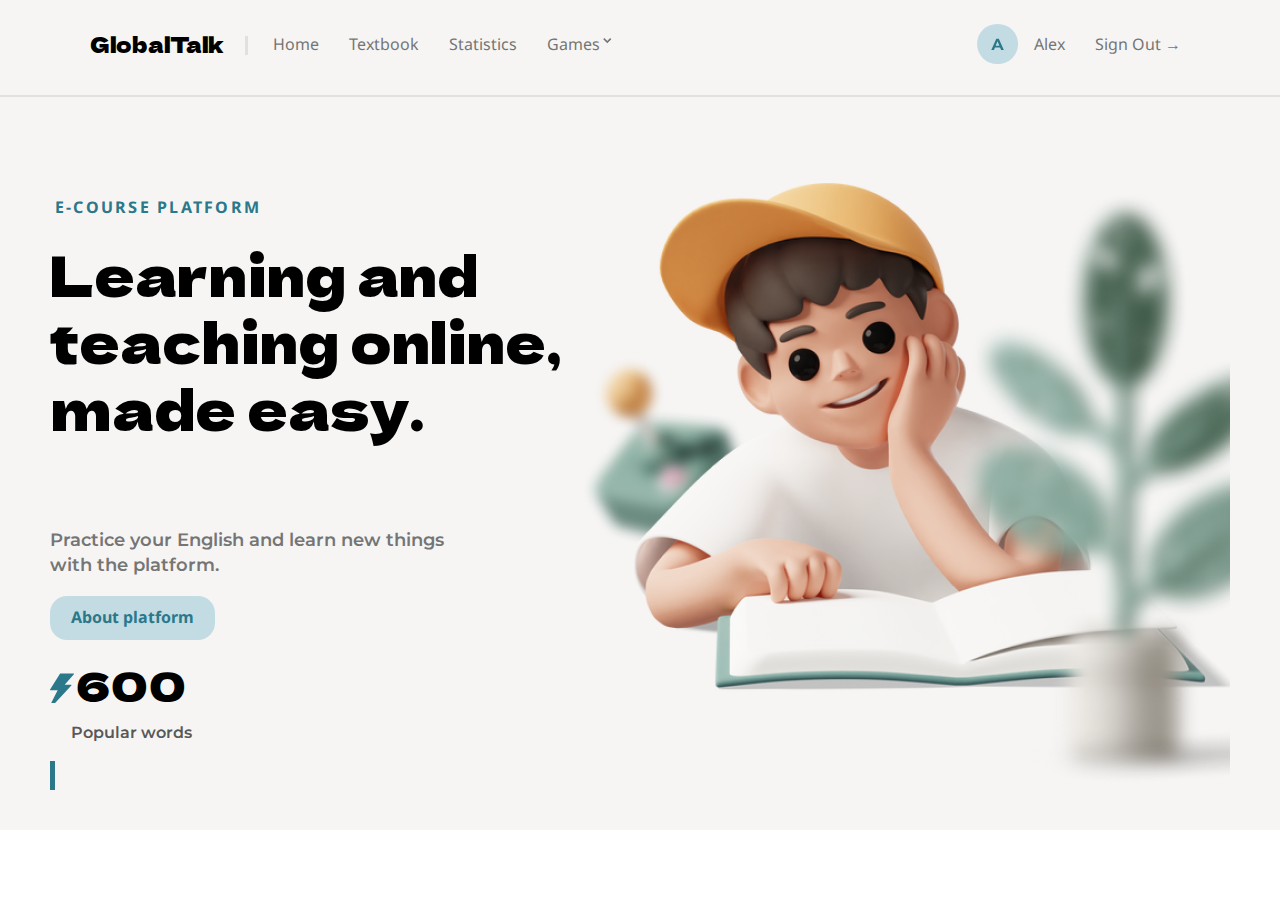
==== index.html @ f02aaeec "renamed index" ====
<!DOCTYPE html>
<html lang="en">


<head>
    <meta name="viewport" content="width = device-width, initial-scale = 1.0">
    <title>Globaltalk</title>
    <link rel="preconnect" href="https://fonts.googleapis.com">
    <link rel="preconnect" href="https://fonts.gstatic.com" crossorigin>
    <link href="https://fonts.googleapis.com/css2?family=Dela+Gothic+One&family=Lato:wght@400;700&family=Montserrat:wght@600&family=Noto+Sans+Georgian:wght@400;700&display=swap" rel="stylesheet">
    <link rel="stylesheet" href="./global.css">
</head>

<body>
    <header class="header container-line">

        <div class="container">
            <div class="header__top">
                <ul class="left__nav">
                    <h3 class="title">
                        GlobalTalk
                    </h3>
                    <li>
                        <a href="#">Home</a>
                    </li>
                    <li>
                        <a href="#">Textbook</a>
                    </li>
                    <li>
                        <a href="#">Statistics</a>
                    </li>
                    <li>
                        <a class="games-svg" href="#">Games</a>
                    </li>
                </ul>
                <ul class="right__nav">
                    <li>
                        <a class="alex-nav" href="#">Alex</a>
                    </li>
                    <li class="sign-hover">
                        <a href="#">Sign Out →</a>
                    </li>
                </ul>
            </div>
            <div class="about-box">
                <div class="left-content">
                    <p>E-COURSE PLATFORM</p>
                    <h3>Learning and
                        teaching online,
                        made easy.
                    </h3>
                    <p>Practice your English and learn new things with the platform.</p>
                    <li>
                        <a href="#">About platform</a>
                    </li>
                    <div class="number-items">
                        <div class="left-number">
                            <h4>600</h4>
                            <p>Popular words</p>
                        </div>
                    </div>
                </div>
                <div class="right-content">

                </div>
            </div>
        </div>

    </header>
</body>


</html>
---- global.css ----
* {
    box-sizing: border-box;
}

body {
    font-size: 18px;
    line-height: 25px;
    font-family: 'Dela Gothic One', cursive;
    font-family: 'Lato', sans-serif;
    font-family: 'Montserrat', sans-serif;
    font-family: 'Noto Sans Georgian', sans-serif;
    margin: 0;
}
h2,h3,h4{
    font-family: 'Dela Gothic One', cursive;
}

li {
    list-style-type: none;
}

a {
    text-decoration: none;
    color: inherit;
}

.header {
    background-color: #F6F5F4;
    height: 830px;
}

.container {
    max-width: 1180px;
    margin-left: auto;
    margin-right: auto;
    height: 88px;
}

.header__top {
    margin: 0 auto;
    height: 100%;
    display: flex;
    justify-content: space-between;
    align-items: center;
    position: relative;
}
.header.container-line::after {
    content: "";
    border-bottom: 2px solid #E0E0E0;
    width: 100%;
    position: absolute;
    top: 95px;
}

.header__top ul {
    display: flex;
    justify-content: space-between;
}
.title{
    padding-right: 50px;
    font-weight: 400;
}
.title::after{
    content:"";
    border-right: #E0E0E0 solid 3px;
    height: 19px;
    width: 3px;
    position: absolute;
    left: 192px;
    top: 36px;
}
.header__top li {
    padding-right: 30px;
    color: #757575;
    font-size: 16px;
}
.left__nav li{
    display: flex;
    align-items: center;
}
.left__nav li:hover{
    color:#000000;
    font-weight: 600;
}
.global {
    font-size: 20px;
    color: #000;
    font-weight: 800;
    line-height: 100%;
    /* 20.861px */
}

.games-svg::after {
    content: "";
    width: 14px;
    height: 14px;
    background-repeat: no-repeat;
    background-image: url(./img/games.svg);
    position: absolute;
}
.alex-nav::before{
    content: "";
    width: 41px;
    height: 41px;
    background-repeat: no-repeat;
    background-image: url(./img/alex.svg);
    position: absolute;
    right: 212px;
    top: 24px;
}
.sign-hover{
    width: 135px;
}
.sign-hover:hover{
    font-weight: 700;
    color:#000000;
}

.about-box{
    display: flex;
    min-height: 510px;
    margin: 95px auto 95px;
}
.left-content{
    width: 530px;
    height: 510px;
}
.right-content{
    width: 100%;
    height: 601px;
    background-image: url(./img/background-about.jpg);
}
.left-content p:nth-child(1){
    margin-left:5px;
    letter-spacing: 2.24px;
    color: #2B788B;
    font-size: 16px;
    line-height: 16px;
    font-weight: 700;
}
.left-content h3{
    width: 530px;
    margin-top: 24px;
    font-size: 56px;
    font-weight: 400;
    line-height: 67px;
}
.left-content p:nth-child(3){
    font-family: Montserrat;
    color: #757575;
    font-size: 18px;
    font-weight: 600;
    line-height: 25px;
    width: 397px;
    padding-top: 32px;
}

.left-content li{
    display: block;
    text-align: center;
    border-radius: 17px;
    color: #2B788B;
    background-color: #C3DCE3 ;
    width: 165px;
    height: 44px;
    font-size: 16px;
    font-weight: 700;
}
.left-content a{
    display: block;
    padding-top: 9px;
}
.number-items{
    width: 352px;
    height: 65px;
}
.left-number{
    position: relative;
    width: 163px;
    height: 65px;
}
.left-number h4{
    text-align: center;
    margin: 25px 0 15px 0;
    font-size: 40px;
    font-weight: 400;
    line-height: 40px;
}.left-number p{
    margin-top: 0px;
    font-size: 16px;
    font-weight: 600;
    font-family: Montserrat;
    color: #585858;
    text-align: center;
}
.left-number::before{
    content: "";
    background-image: url(./img/number-symbol.svg);
    position: absolute;
    width: 24px;
    height: 30px;
    top: 8px;
}
.left-number::after{
    content: "";
    border-bottom: #2B788B solid 5px;
    border-left: #2B788B solid 5px;
    blord
    position: absolute;
    width: 24px;
    height: 30px;
}
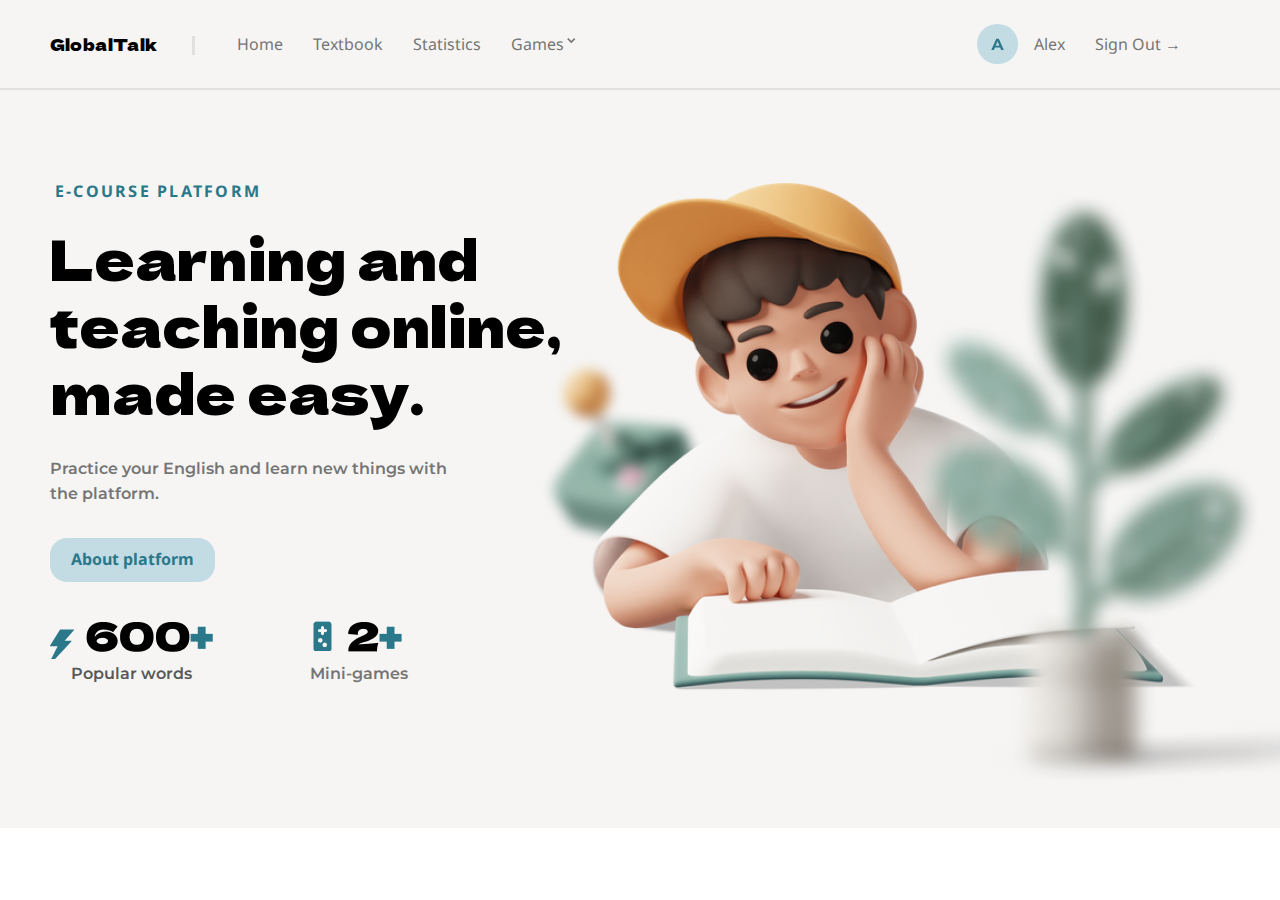
==== commit 9db4c2ca: "changes" ====
--- a/index.html
+++ b/index.html
@@ -7,7 +7,9 @@
     <title>Globaltalk</title>
     <link rel="preconnect" href="https://fonts.googleapis.com">
     <link rel="preconnect" href="https://fonts.gstatic.com" crossorigin>
-    <link href="https://fonts.googleapis.com/css2?family=Dela+Gothic+One&family=Lato:wght@400;700&family=Montserrat:wght@600&family=Noto+Sans+Georgian:wght@400;700&display=swap" rel="stylesheet">
+    <link
+        href="https://fonts.googleapis.com/css2?family=Dela+Gothic+One&family=Lato:wght@400;700&family=Montserrat:wght@600&family=Noto+Sans+Georgian:wght@400;700&display=swap"
+        rel="stylesheet">
     <link rel="stylesheet" href="./global.css">
 </head>
 
@@ -17,9 +19,11 @@
         <div class="container">
             <div class="header__top">
                 <ul class="left__nav">
-                    <h3 class="title">
-                        GlobalTalk
-                    </h3>
+                    <li>
+                        <a href="#" class="title">
+                            GlobalTalk
+                        </a>
+                    </li>
                     <li>
                         <a href="#">Home</a>
                     </li>
@@ -42,9 +46,14 @@
                     </li>
                 </ul>
             </div>
+        </div>
+
+    </header>
+    <section class="about">
+        <div class="container">
             <div class="about-box">
                 <div class="left-content">
-                    <p>E-COURSE PLATFORM</p>
+                    <h2>E-COURSE PLATFORM</h2>
                     <h3>Learning and
                         teaching online,
                         made easy.
@@ -55,8 +64,10 @@
                     </li>
                     <div class="number-items">
                         <div class="left-number">
-                            <h4>600</h4>
                             <p>Popular words</p>
+                        </div>
+                        <div class="right-number">
+                            <p>Mini-games</p>
                         </div>
                     </div>
                 </div>
@@ -65,8 +76,7 @@
                 </div>
             </div>
         </div>
-
-    </header>
+    </section>
 </body>
 
 
--- a/global.css
+++ b/global.css
@@ -1,5 +1,7 @@
 * {
     box-sizing: border-box;
+    padding: 0;
+    margin: 0;
 }
 
 body {
@@ -9,9 +11,8 @@
     font-family: 'Lato', sans-serif;
     font-family: 'Montserrat', sans-serif;
     font-family: 'Noto Sans Georgian', sans-serif;
-    margin: 0;
-}
-h2,h3,h4{
+}
+h3,h4{
     font-family: 'Dela Gothic One', cursive;
 }
 
@@ -26,14 +27,13 @@
 
 .header {
     background-color: #F6F5F4;
-    height: 830px;
+    min-height: 88px;
 }
 
 .container {
     max-width: 1180px;
-    margin-left: auto;
-    margin-right: auto;
     height: 88px;
+    margin: 0 auto;
 }
 
 .header__top {
@@ -49,7 +49,7 @@
     border-bottom: 2px solid #E0E0E0;
     width: 100%;
     position: absolute;
-    top: 95px;
+    top: 88px;
 }
 
 .header__top ul {
@@ -57,8 +57,11 @@
     justify-content: space-between;
 }
 .title{
+    font-family: 'Dela Gothic One', cursive;
     padding-right: 50px;
     font-weight: 400;
+    color: #000;
+    cursor: pointer;
 }
 .title::after{
     content:"";
@@ -66,7 +69,7 @@
     height: 19px;
     width: 3px;
     position: absolute;
-    left: 192px;
+    left: 139px;
     top: 36px;
 }
 .header__top li {
@@ -116,10 +119,15 @@
     color:#000000;
 }
 
+/* section above header */
+
+.about{
+    background-color: #F6F5F4;
+    min-height: 740px;
+}
 .about-box{
-    display: flex;
-    min-height: 510px;
-    margin: 95px auto 95px;
+    padding-top: 95px;
+    display: flex;   
 }
 .left-content{
     width: 530px;
@@ -129,8 +137,13 @@
     width: 100%;
     height: 601px;
     background-image: url(./img/background-about.jpg);
-}
-.left-content p:nth-child(1){
+    background-repeat: no-repeat;
+    position: absolute;
+    z-index: 3;
+    background-position-x: 488px;
+    box-sizing: border-box;
+}
+.left-content h2{
     margin-left:5px;
     letter-spacing: 2.24px;
     color: #2B788B;
@@ -148,7 +161,7 @@
 .left-content p:nth-child(3){
     font-family: Montserrat;
     color: #757575;
-    font-size: 18px;
+    font-size: 16px;
     font-weight: 600;
     line-height: 25px;
     width: 397px;
@@ -158,6 +171,7 @@
 .left-content li{
     display: block;
     text-align: center;
+    margin-top: 32px;
     border-radius: 17px;
     color: #2B788B;
     background-color: #C3DCE3 ;
@@ -171,27 +185,28 @@
     padding-top: 9px;
 }
 .number-items{
+    display: flex;
+    justify-content: space-between;
+    margin-top: 39px;
     width: 352px;
     height: 65px;
+
 }
 .left-number{
     position: relative;
     width: 163px;
     height: 65px;
-}
-.left-number h4{
-    text-align: center;
-    margin: 25px 0 15px 0;
-    font-size: 40px;
-    font-weight: 400;
-    line-height: 40px;
-}.left-number p{
-    margin-top: 0px;
+    background-image: url(./img/left-number600.png);
+    background-repeat: no-repeat;
+    background-position-x: right;
+}
+.left-number p{
     font-size: 16px;
     font-weight: 600;
     font-family: Montserrat;
     color: #585858;
     text-align: center;
+    padding-top: 40px;
 }
 .left-number::before{
     content: "";
@@ -201,12 +216,26 @@
     height: 30px;
     top: 8px;
 }
-.left-number::after{
-    content: "";
-    border-bottom: #2B788B solid 5px;
-    border-left: #2B788B solid 5px;
-    blord
-    position: absolute;
+.right-number{
+    background-image: url(./img/number2+.png);
+    background-repeat: no-repeat;
+    width: 92px;
+    height: 62px;
+    background-position-x: right;
+}
+.right-number::before{
+    content: "";
     width: 24px;
     height: 30px;
-}+    position: absolute;
+    background-image: url(./img/right-number2+.png);
+}
+.right-number p{
+    font-family: Montserrat;
+    color: #757575;
+    padding-top: 40px;
+    font-size: 16px;
+    font-weight: 600;
+    width: 99px;
+    height: 22px;
+}
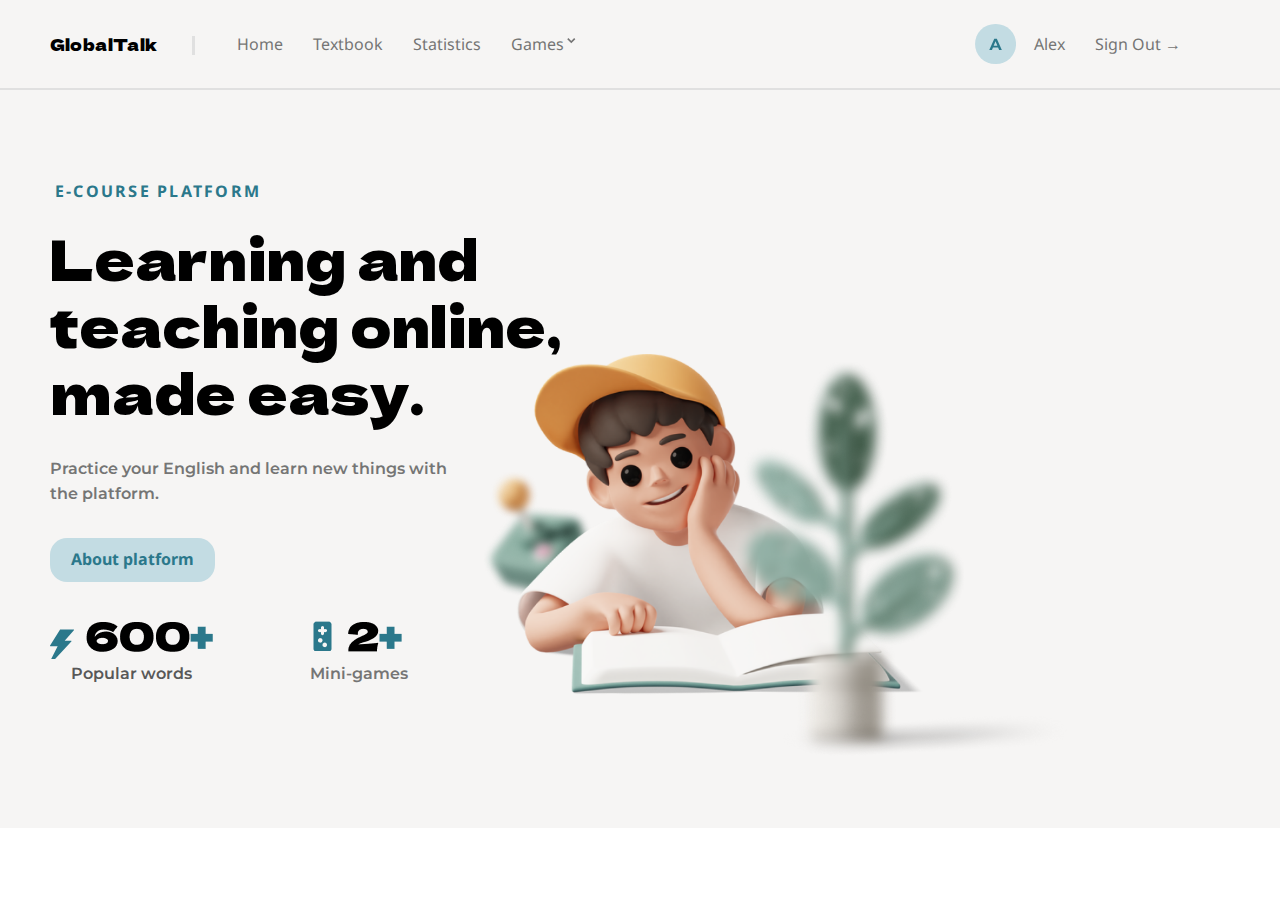
==== commit a9eccf33: "adaptive header" ====
--- a/index.html
+++ b/index.html
@@ -71,9 +71,6 @@
                         </div>
                     </div>
                 </div>
-                <div class="right-content">
-
-                </div>
             </div>
         </div>
     </section>
--- a/global.css
+++ b/global.css
@@ -92,7 +92,9 @@
     line-height: 100%;
     /* 20.861px */
 }
-
+.games-svg{
+    padding-right: 120px;
+}
 .games-svg::after {
     content: "";
     width: 14px;
@@ -101,6 +103,9 @@
     background-image: url(./img/games.svg);
     position: absolute;
 }
+.alex-nav{
+    position: relative;
+}
 .alex-nav::before{
     content: "";
     width: 41px;
@@ -108,8 +113,8 @@
     background-repeat: no-repeat;
     background-image: url(./img/alex.svg);
     position: absolute;
-    right: 212px;
-    top: 24px;
+    right: 49px;
+    top: -9px;
 }
 .sign-hover{
     width: 135px;
@@ -124,24 +129,18 @@
 .about{
     background-color: #F6F5F4;
     min-height: 740px;
+    background-image: url(./img/background-about.jpg); 
+    background-repeat: no-repeat;
+    background-size: 933px 601px;
+    background-position: 770px 137px;
 }
 .about-box{
     padding-top: 95px;
-    display: flex;   
+    display: flex;  
 }
 .left-content{
     width: 530px;
     height: 510px;
-}
-.right-content{
-    width: 100%;
-    height: 601px;
-    background-image: url(./img/background-about.jpg);
-    background-repeat: no-repeat;
-    position: absolute;
-    z-index: 3;
-    background-position-x: 488px;
-    box-sizing: border-box;
 }
 .left-content h2{
     margin-left:5px;
@@ -239,3 +238,74 @@
     width: 99px;
     height: 22px;
 }
+/* .right-content{
+    width: 734px;
+    height: 601px;
+    background-image: url(./img/background-about.jpg);
+    background-repeat: no-repeat;
+    position: absolute;
+    left: 700px;
+    top: 245px;
+} */
+@media (max-width:1470px){
+    .about{
+        background-position: 481px 266px;
+        background-size: 50%;
+    }
+}
+@media (max-width:835px){
+    .about{
+        background-image: none;
+    }
+    .header__top{
+        flex-wrap: wrap;
+        justify-content: space-around;
+    }
+    .title::after{
+        content: none;
+    }
+    .about-box{
+        justify-content: center;
+    }
+}
+@media (max-width:680px){
+    .games-svg{
+        padding-right: 5px;
+    }
+}
+@media (max-width:560px){
+    .left-content h3 {
+        width: 530px;
+        margin-top: 22px;
+        font-size: 33px;
+        font-weight: 200;
+        line-height: 45px;
+    }
+    .about-box {
+        padding: 41px 0 0 100px;
+    }
+    .header__top ul{
+        flex-direction: column;
+    }    
+    .about{
+        padding-top: 90px;
+    }
+    .header.container-line::after{
+        content: none;
+    }
+    .left-content h2{
+        font-size: 13px;
+        margin: 10%;
+    }
+    .left-content h3 {
+        width: 400px;
+    }
+    .left-content p:nth-child(3){
+        width: 340px;  
+    }
+    .number-items{
+        justify-content: left;
+    }
+    
+}
+    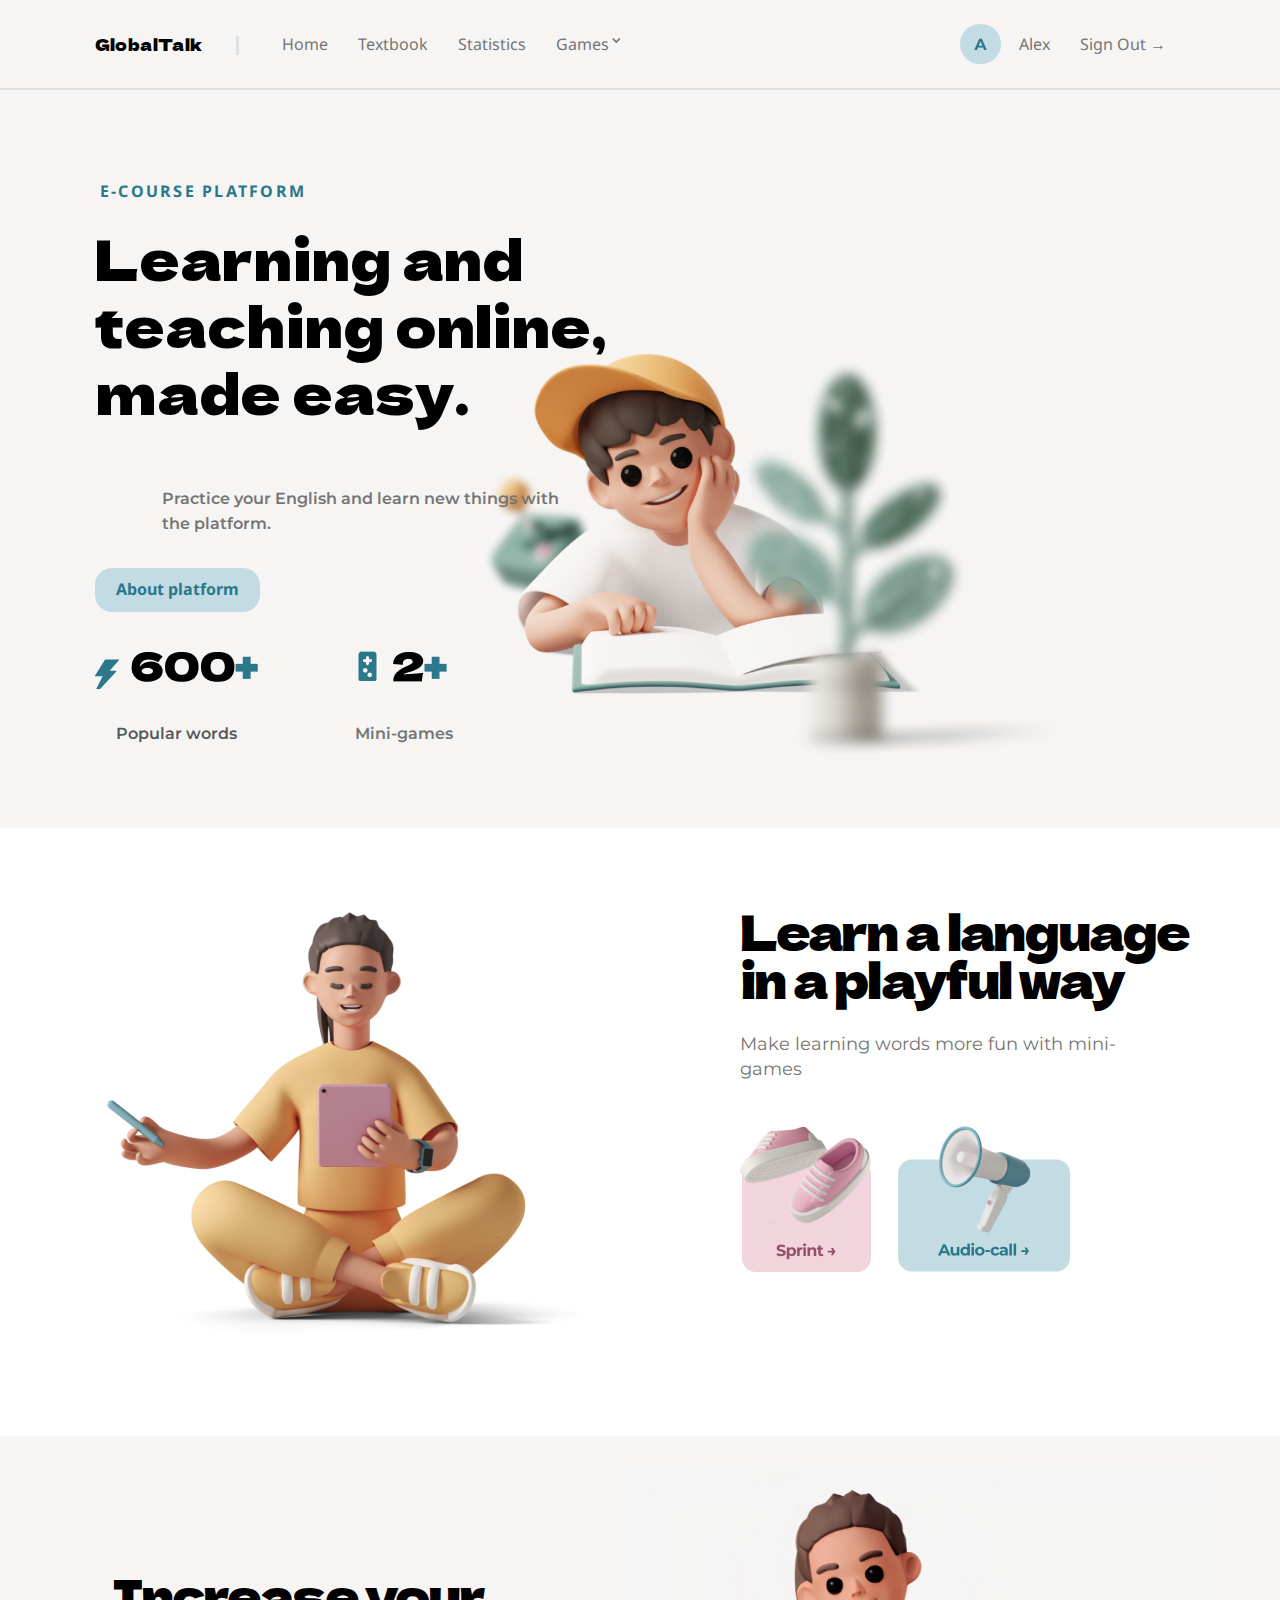
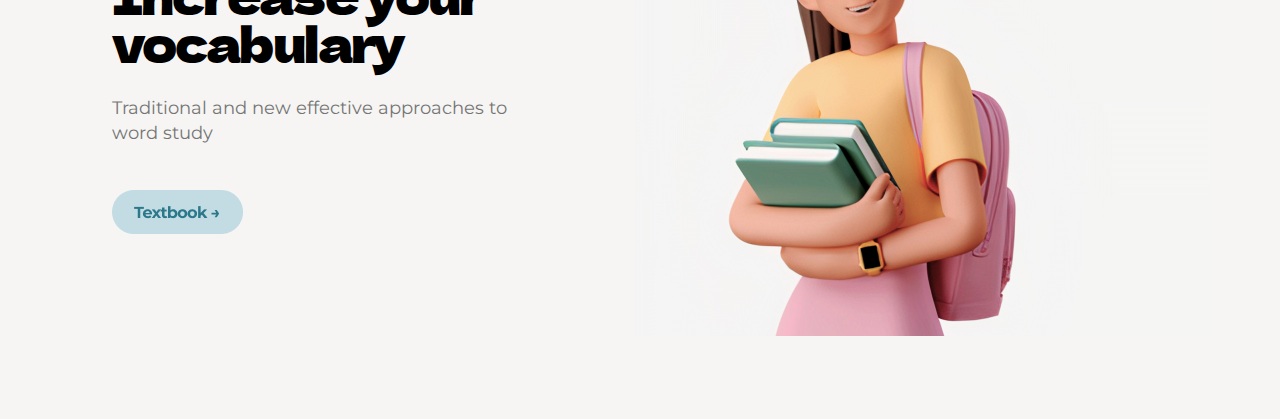
==== commit cd728d57: "more section without adaptive" ====
--- a/index.html
+++ b/index.html
@@ -49,8 +49,8 @@
         </div>
 
     </header>
-    <section class="about">
-        <div class="container">
+    <section class="about about-set">
+        <div class="container ">
             <div class="about-box">
                 <div class="left-content">
                     <h2>E-COURSE PLATFORM</h2>
@@ -74,6 +74,35 @@
             </div>
         </div>
     </section>
+    <section class="learn">
+        <div class="container learn-set">
+            <div><img src="./img/learn-img.jpg" alt=""></div>
+            <div class="learn-box">
+                <h3 class="learn-title">Learn a language in a playful way</h3>
+                <p>Make learning words more fun with mini-<br>games</p>
+                <div class="learn-img"> 
+                    <img src="./img/img-sprint.jpg" alt="">
+                    <img src="./img/img-audio.jpg" alt="">
+                </div>
+            </div>
+        </div>
+    </section>
+    <section class="vocabulary">
+        <div class="container learn-set">
+            <div class="vocabulary-box">
+                <h3 class="learn-title">Increase your vocabulary</h3>
+                <p>Traditional and new effective approaches to <br>word study</p>
+                <div class="learn-img"> 
+                    <li>
+                        <a href=""><img src="./img/textbook-button.png" alt=""></a>
+                    </li>
+                </div>
+            </div>
+            <div class="textbook-img"><img src="./img/textbook.png" alt=""></div>
+        </div>
+    </section>
+
+
 </body>
 
 
--- a/global.css
+++ b/global.css
@@ -15,6 +15,9 @@
 h3,h4{
     font-family: 'Dela Gothic One', cursive;
 }
+p{
+    font-family: Montserrat;
+}
 
 li {
     list-style-type: none;
@@ -29,16 +32,15 @@
     background-color: #F6F5F4;
     min-height: 88px;
 }
-
-.container {
+.container{
     max-width: 1180px;
-    height: 88px;
     margin: 0 auto;
+    padding: 0 15px;
 }
 
 .header__top {
     margin: 0 auto;
-    height: 100%;
+    height: 88px;
     display: flex;
     justify-content: space-between;
     align-items: center;
@@ -55,6 +57,7 @@
 .header__top ul {
     display: flex;
     justify-content: space-between;
+    margin-left: 30px;
 }
 .title{
     font-family: 'Dela Gothic One', cursive;
@@ -69,7 +72,7 @@
     height: 19px;
     width: 3px;
     position: absolute;
-    left: 139px;
+    left: 168px;
     top: 36px;
 }
 .header__top li {
@@ -93,7 +96,7 @@
     /* 20.861px */
 }
 .games-svg{
-    padding-right: 120px;
+    padding-right: 50px;
 }
 .games-svg::after {
     content: "";
@@ -129,18 +132,25 @@
 .about{
     background-color: #F6F5F4;
     min-height: 740px;
+
+}
+.about-set{
     background-image: url(./img/background-about.jpg); 
     background-repeat: no-repeat;
     background-size: 933px 601px;
     background-position: 770px 137px;
+    background-color: #F6F5F4;
 }
 .about-box{
+    
     padding-top: 95px;
-    display: flex;  
+    display: flex;
+    margin: 0 auto;  
 }
 .left-content{
-    width: 530px;
+    max-width: 530px;
     height: 510px;
+    margin-left: 30px;
 }
 .left-content h2{
     margin-left:5px;
@@ -151,7 +161,7 @@
     font-weight: 700;
 }
 .left-content h3{
-    width: 530px;
+    max-width: 530px;
     margin-top: 24px;
     font-size: 56px;
     font-weight: 400;
@@ -267,6 +277,27 @@
     .about-box{
         justify-content: center;
     }
+    .left-content{
+        margin-left: 0;
+    }
+    .left-content h3{
+        font-size: 45px;
+        text-align: center;
+    }
+    .left-content h2{
+        text-align: center;
+        margin: 0 auto;
+    }
+    .left-content p:nth-child(3){
+        text-align: center;
+        margin: 0 auto;
+    }
+    .left-content li{
+        margin: 25px auto;
+    }
+    .number-items{
+        margin: 25px auto;
+    }
 }
 @media (max-width:680px){
     .games-svg{
@@ -275,37 +306,103 @@
 }
 @media (max-width:560px){
     .left-content h3 {
-        width: 530px;
-        margin-top: 22px;
-        font-size: 33px;
+        max-width: 300px;
+        margin: 0 auto;
+        font-size: 27px;
         font-weight: 200;
         line-height: 45px;
     }
-    .about-box {
-        padding: 41px 0 0 100px;
-    }
+   .about-box{
+        padding-top: 5px;
+   }
     .header__top ul{
         flex-direction: column;
-    }    
+        margin: 13px auto;
+    }
     .about{
         padding-top: 90px;
     }
+    .right-nav{
+        margin-top: 20px;
+    }
     .header.container-line::after{
         content: none;
     }
     .left-content h2{
         font-size: 13px;
-        margin: 10%;
-    }
-    .left-content h3 {
-        width: 400px;
+        width: 276px;
+        text-align: center;
     }
     .left-content p:nth-child(3){
-        width: 340px;  
+       max-width: 300px;  
     }
     .number-items{
-        justify-content: left;
-    }
+        justify-content: center;
+    }
+}
+@media (max-width:400px){
+    .header__top{
+        display: table;
+    }
+    .about-box{
+        padding-top: 40px;
+    }
+    .left-content h3{
+        font-size: 22px;
+        width: 200px;
+    }
+    .number-items{
+        flex-direction: column;
+        align-items: center;
+        margin-top: 60px;
+    }
+    .left-content p:nth-child(3){
+        max-width: 200px;  
+    }
+}
+
+/* about-box_learn(SECTION) */
+section p{
+    color: #757575;
+    font-size: 18px;
+    line-height: 25px;
+    margin: 30px auto;
+}
     
-}
-    +.learn{
+    padding: 78px 0;
+}
+.learn-set{
+    display: flex;
+    justify-content: space-between;
+}
+.learn-box{
+    max-width: 475px;
+    max-height: 351px;
+}
+.learn-title{
+    font-weight: 400;
+    font-size: 48px;
+    line-height: 100%;
+    letter-spacing: -1.92px;
+}
+.learn-img{
+    margin: 44px auto;
+}
+.learn-img img:first-child{
+    margin-right: 21px;
+}
+
+/* section-vocabulary */
+
+.vocabulary{
+    background-color:#F6F5F4;
+}
+.vocabulary-box{
+    max-width: 254px;
+    max-width: 475px;
+    margin: 134px auto
+}
+.textbook-img{
+    margin-top: 26px;
+}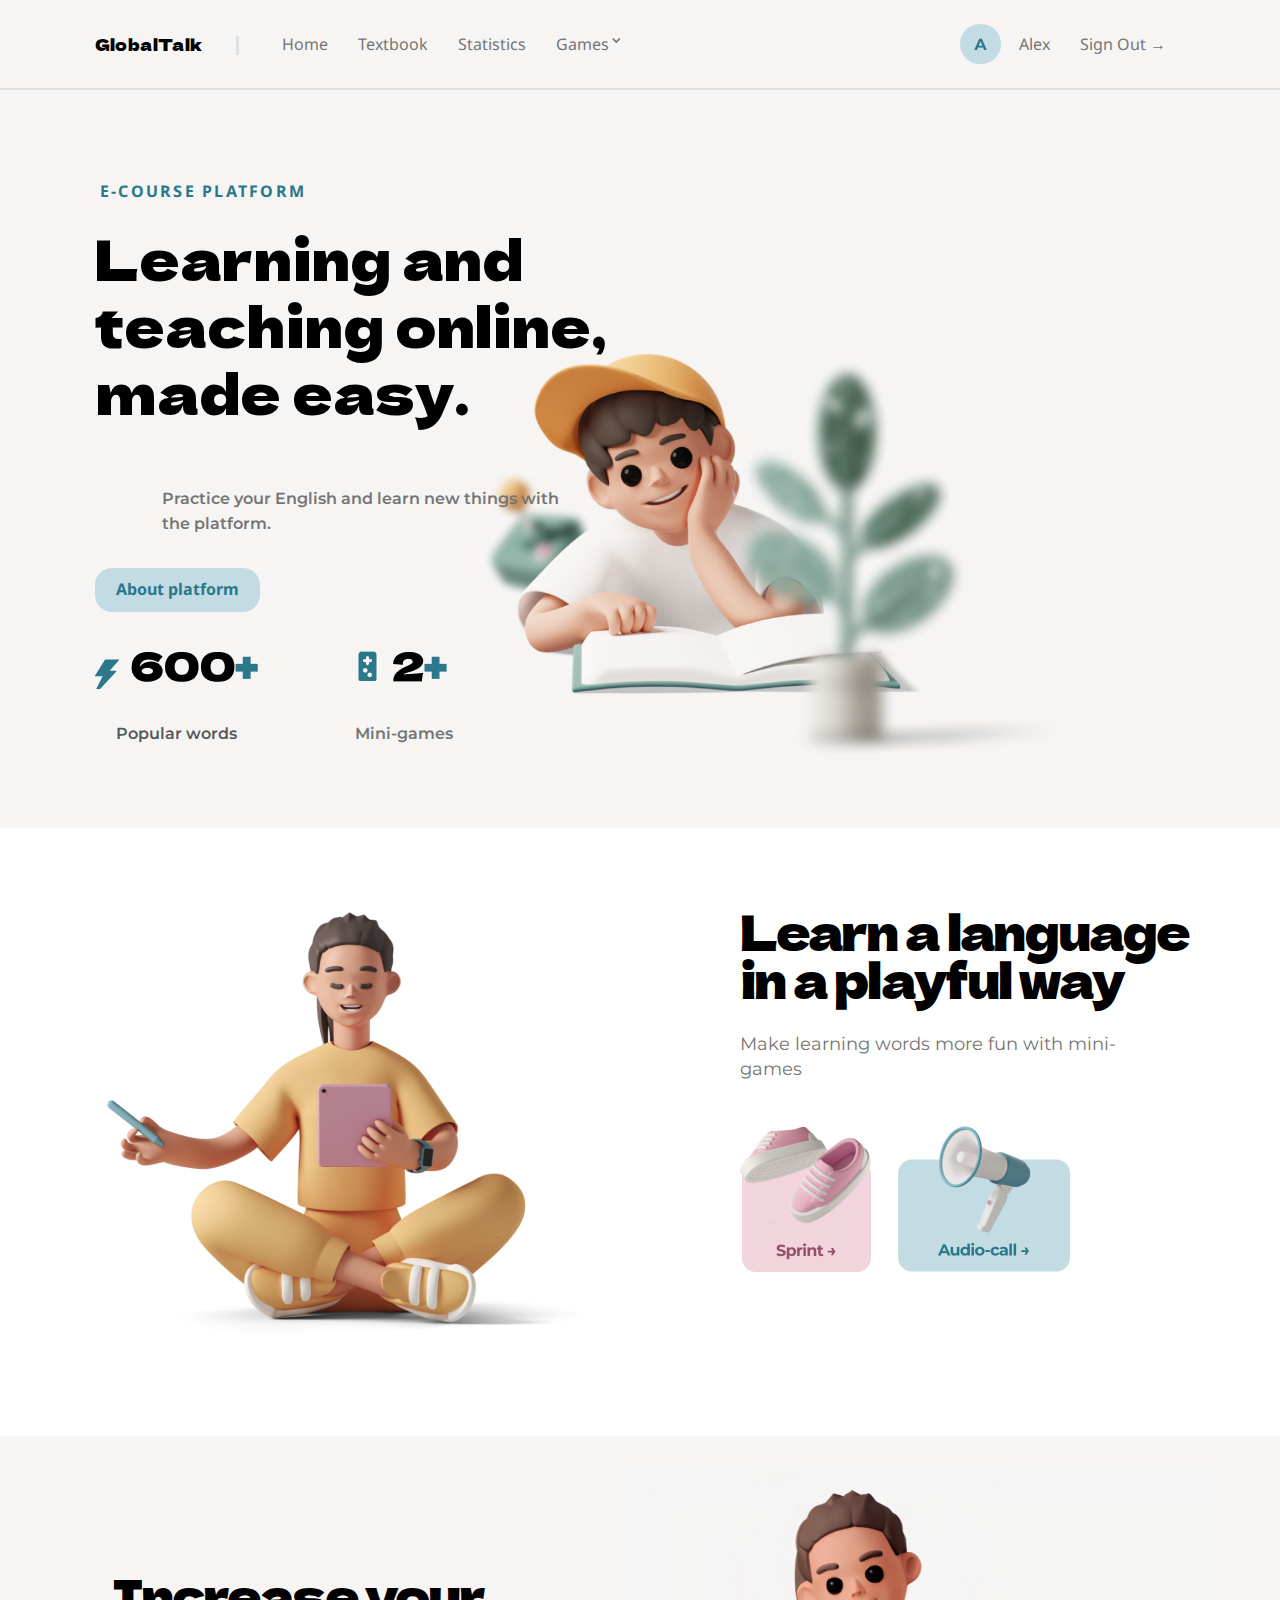
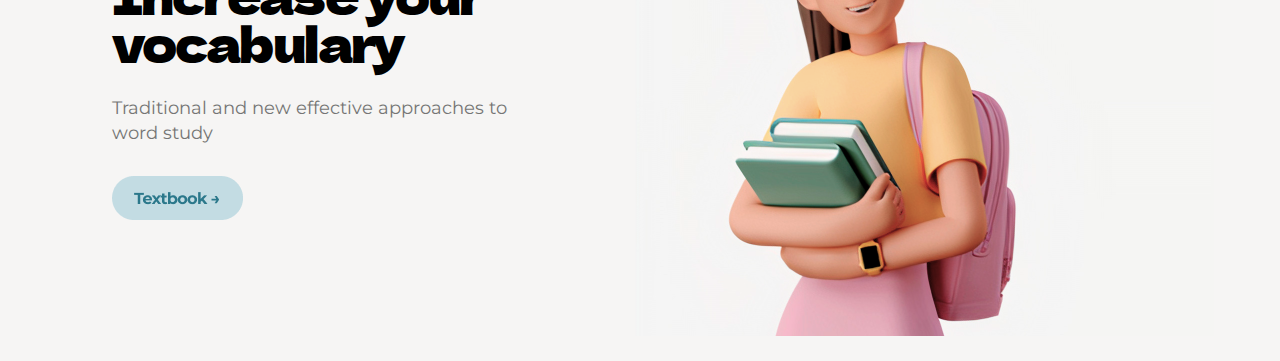
==== commit f8e27804: "123" ====
--- a/index.html
+++ b/index.html
@@ -92,7 +92,7 @@
             <div class="vocabulary-box">
                 <h3 class="learn-title">Increase your vocabulary</h3>
                 <p>Traditional and new effective approaches to <br>word study</p>
-                <div class="learn-img"> 
+                <div> 
                     <li>
                         <a href=""><img src="./img/textbook-button.png" alt=""></a>
                     </li>
--- a/global.css
+++ b/global.css
@@ -405,4 +405,6 @@
 }
 .textbook-img{
     margin-top: 26px;
+    max-width: 581px;
+    max-height: 475px ;
 }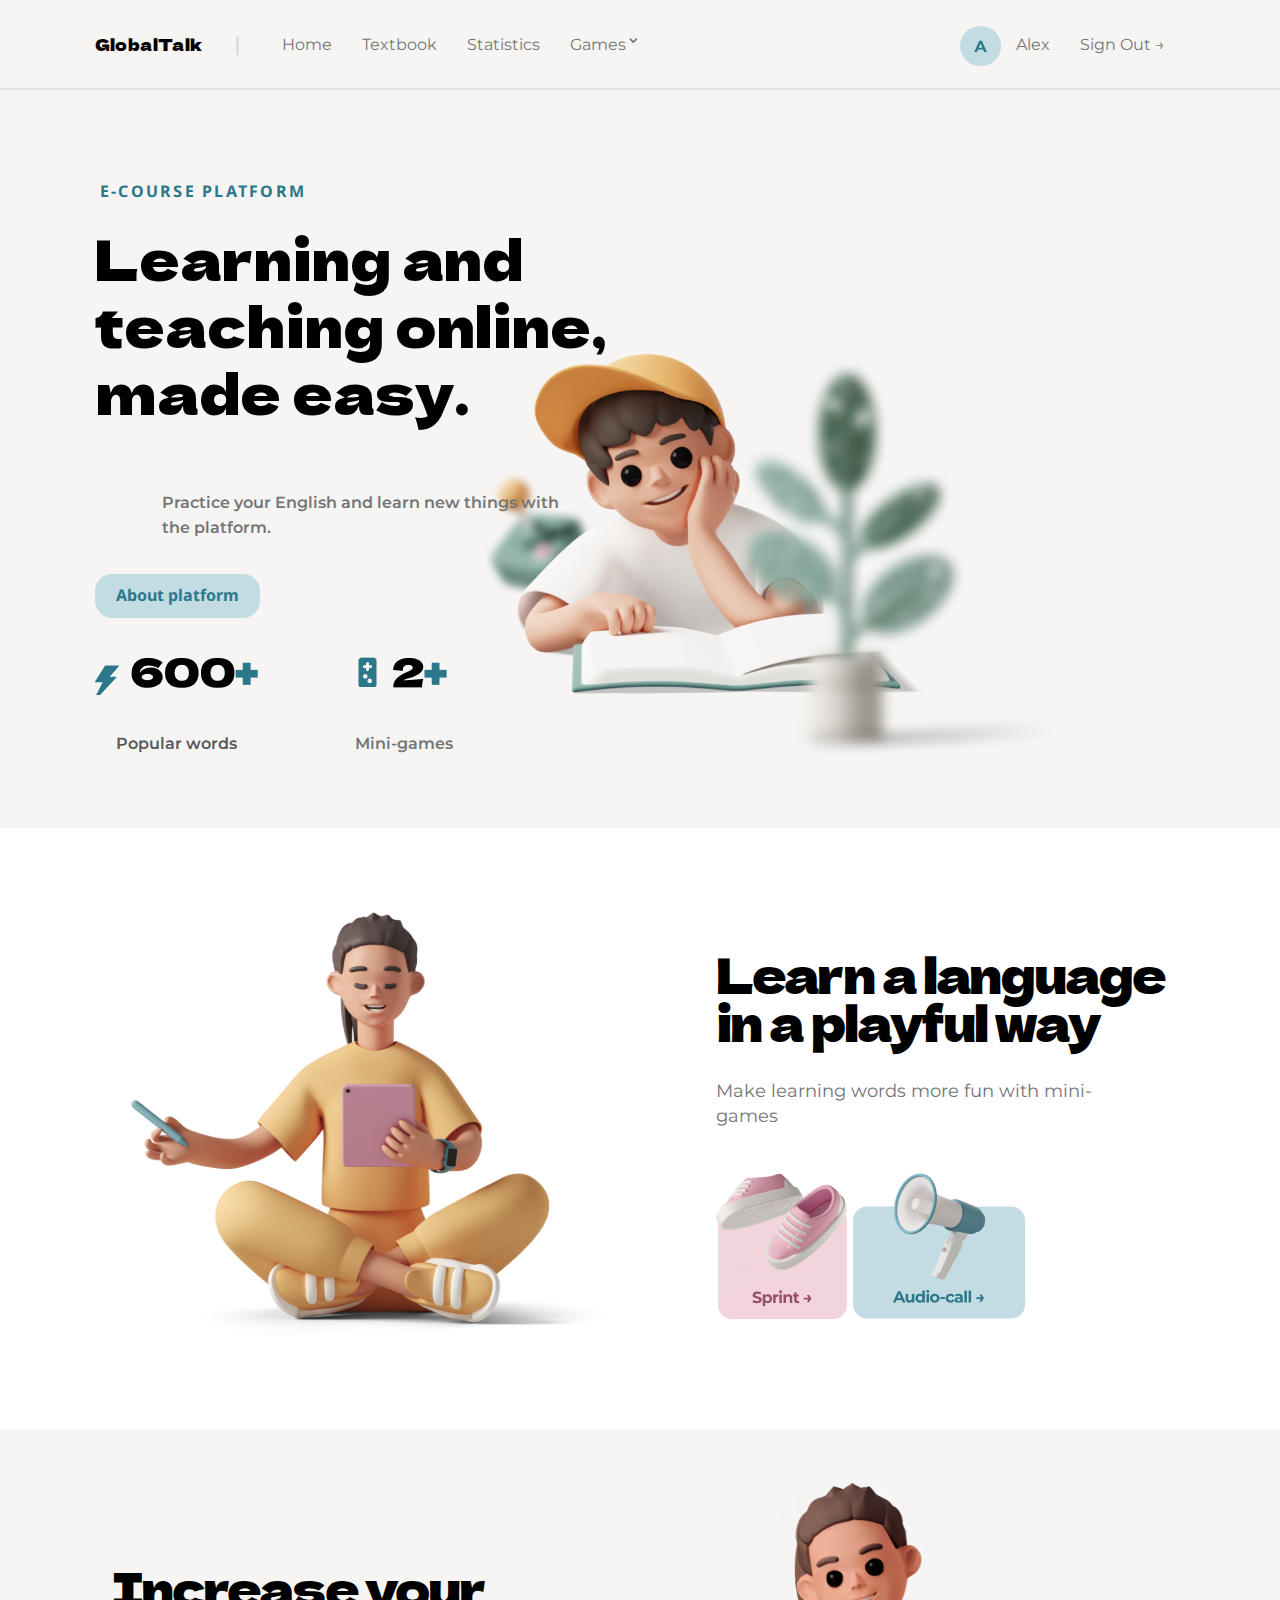
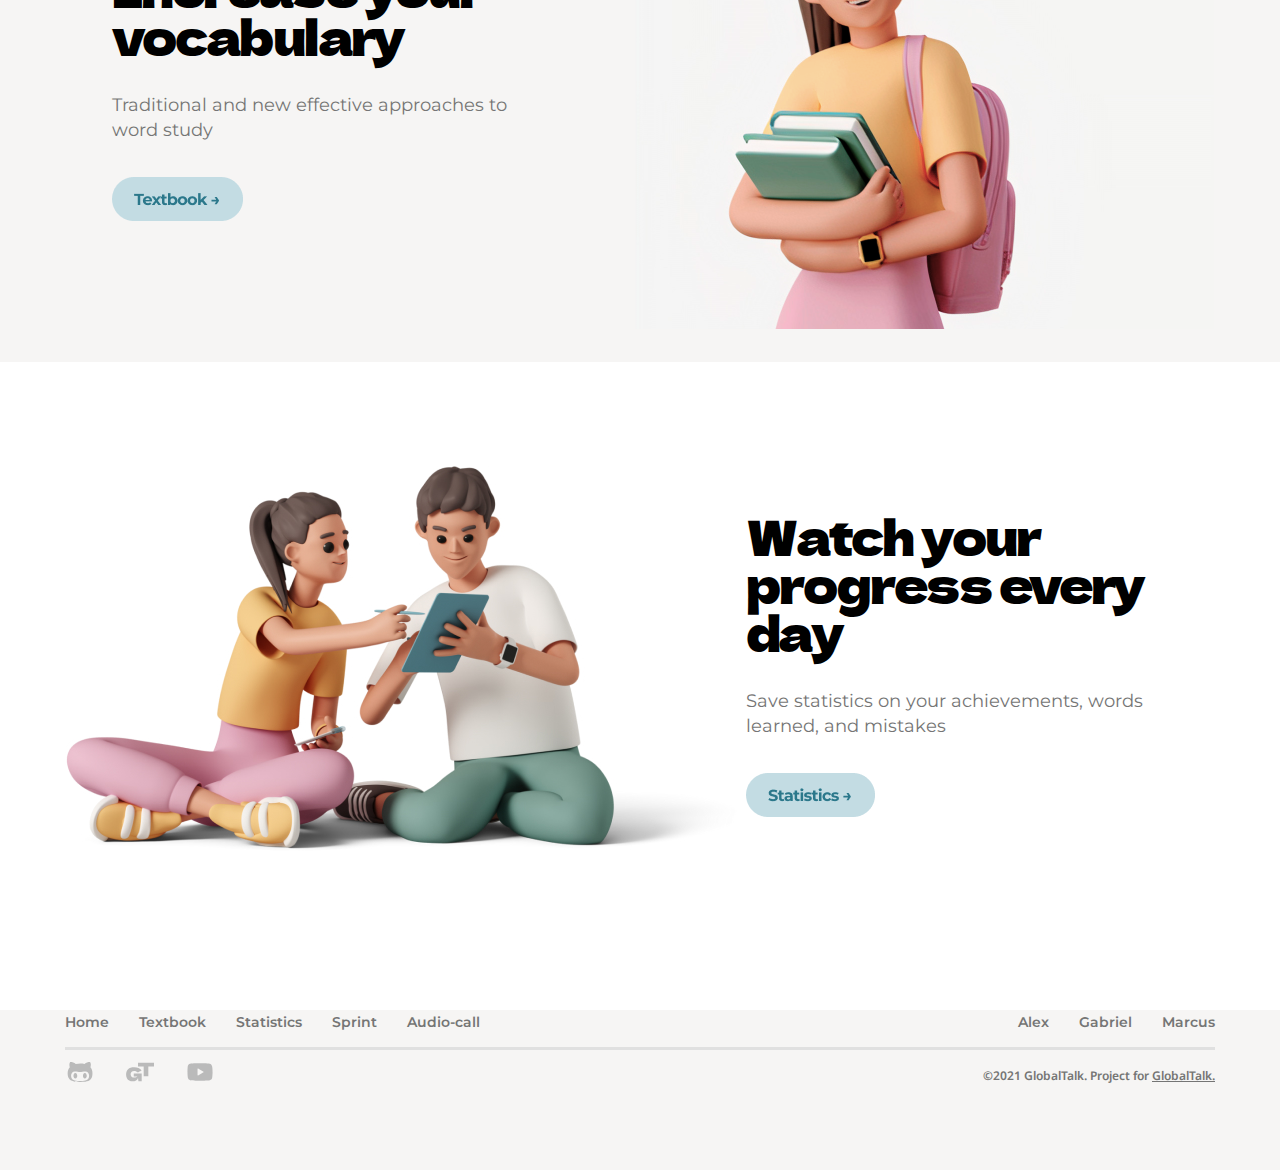
==== commit 86cca228: "new" ====
--- a/index.html
+++ b/index.html
@@ -75,24 +75,24 @@
         </div>
     </section>
     <section class="learn">
-        <div class="container learn-set">
-            <div><img src="./img/learn-img.jpg" alt=""></div>
+        <div class="container container-set">
+            <div class="learn-background"><img src="./img/learn-img.jpg" alt=""></div>
             <div class="learn-box">
-                <h3 class="learn-title">Learn a language in a playful way</h3>
+                <h3 class="section-title">Learn a language in a playful way</h3>
                 <p>Make learning words more fun with mini-<br>games</p>
-                <div class="learn-img"> 
-                    <img src="./img/img-sprint.jpg" alt="">
-                    <img src="./img/img-audio.jpg" alt="">
+                <div class="learn-button">
+                    <a href="#"><img src="./img/img-sprint.jpg" alt=""></a>
+                    <a href="#"><img src="./img/img-audio.jpg" alt=""></a>
                 </div>
             </div>
         </div>
     </section>
     <section class="vocabulary">
-        <div class="container learn-set">
+        <div class="container container-set">
             <div class="vocabulary-box">
-                <h3 class="learn-title">Increase your vocabulary</h3>
+                <h3 class="section-title">Increase your vocabulary</h3>
                 <p>Traditional and new effective approaches to <br>word study</p>
-                <div> 
+                <div>
                     <li>
                         <a href=""><img src="./img/textbook-button.png" alt=""></a>
                     </li>
@@ -101,6 +101,53 @@
             <div class="textbook-img"><img src="./img/textbook.png" alt=""></div>
         </div>
     </section>
+    <section class="statistics">
+        <div class="container container-set">
+            <div class="statistics-img"><img src="./img/statistics-img.jpg" alt=""></div>
+            <div class="statistics-box">
+                <h3 class="section-title">Watch your progress every day</h3>
+                <p>Save statistics on your achievements, words <br>
+                    learned, and mistakes
+                </p>
+                <div>
+                    <li>
+                        <a href=""><img src="./img/statistics-button.png" alt=""></a>
+                    </li>
+                </div>
+            </div>
+        </div>
+    </section>
+
+    <footer class="footer" >
+        <div class=" container footer-container">
+            <div class="footer-box">
+                <div class="footer-box_top">
+                    <ul>
+                        <li><a href="#">Home</a></li>
+                        <li><a href="#">Textbook</a></li>
+                        <li><a href="#">Statistics</a></li>
+                        <li><a href="#">Sprint</a></li>
+                        <li><a href="#">Audio-call</a></li>
+                    </ul>
+                    <ul>
+                        <li><a href="#">Alex</a></li>
+                        <li><a href="#">Gabriel</a></li>
+                        <li><a href="#">Marcus</a></li>
+                    </ul>
+                </div>
+                <div class="footer-box_bottom">
+                    <div class="footer-icon">
+                        <img src="./img/footer-icon.svg" alt="">
+                    </div>
+                    <div class="project">
+                        <li>
+                            <a href="">©2021 GlobalTalk. Project for <span>GlobalTalk.</span></a>
+                        </li>
+                    </div>
+                </div>
+            </div>
+        </div>
+    </footer>
 
 
 </body>
--- a/global.css
+++ b/global.css
@@ -15,7 +15,12 @@
 h3,h4{
     font-family: 'Dela Gothic One', cursive;
 }
+ul{
+    color: #757575;
+    font-family: Montserrat;
+}
 p{
+
     font-family: Montserrat;
 }
 
@@ -366,27 +371,30 @@
     color: #757575;
     font-size: 18px;
     line-height: 25px;
-    margin: 30px auto;
+    margin: 34px auto;
 }
     
-.learn{
-    padding: 78px 0;
-}
-.learn-set{
+.container-set{
     display: flex;
     justify-content: space-between;
 }
 .learn-box{
+    margin: 121px auto;
     max-width: 475px;
     max-height: 351px;
 }
-.learn-title{
+.section-title{
     font-weight: 400;
     font-size: 48px;
     line-height: 100%;
     letter-spacing: -1.92px;
 }
-.learn-img{
+.learn-background{
+    margin: 78px auto;
+    width: 580px;
+    height: 445px;
+}
+.learn-button{
     margin: 44px auto;
 }
 .learn-img img:first-child{
@@ -407,4 +415,70 @@
     margin-top: 26px;
     max-width: 581px;
     max-height: 475px ;
-}+}
+
+ /* section-statistics */
+
+ .statistics-img{
+    margin: 96px auto;
+ }
+ .statistics-box{
+    max-width: 475px;
+    max-height: 302px;
+    margin: 149px auto;
+ }
+
+ /* FOOTER - SECTION */
+.footer{
+    background-color: #F6F5F4;
+    min-height: 160px;
+}
+.footer-container{
+    justify-content: ;
+}
+.footer-box{
+    font-weight: 600;
+    margin: 40px auto;
+    
+}
+ .footer-box_top{
+    display: flex;
+    justify-content: space-between;
+    max-height: 20px;
+    margin: 40px auto 0;
+    position: relative;
+ }
+ .footer-box_top::after{
+    content: "";
+    border-bottom: #E0E0E0 solid;
+    width: 100%;
+    max-height: 1px;
+    position: absolute;
+    bottom: -20px;
+}
+ .footer-box_top ul{
+    display: flex;
+    font-size: 14px;
+    font-family: Montserrat;
+ }
+ .footer-box_top ul li:not(:last-child){
+    padding-right: 30px;
+ }
+ .footer-box_bottom{
+    margin: 40px auto;
+    max-height: 26px;
+    display: flex;
+    justify-content: space-between;
+ }
+ .footer-icon{
+    margin-top: -10px;
+ }
+ .project{
+    font-size: 12px;
+    color: #757575;
+    margin-top: -7px;
+    font-weight: 600;
+ }
+ .project span{
+    text-decoration-line: underline;
+ }
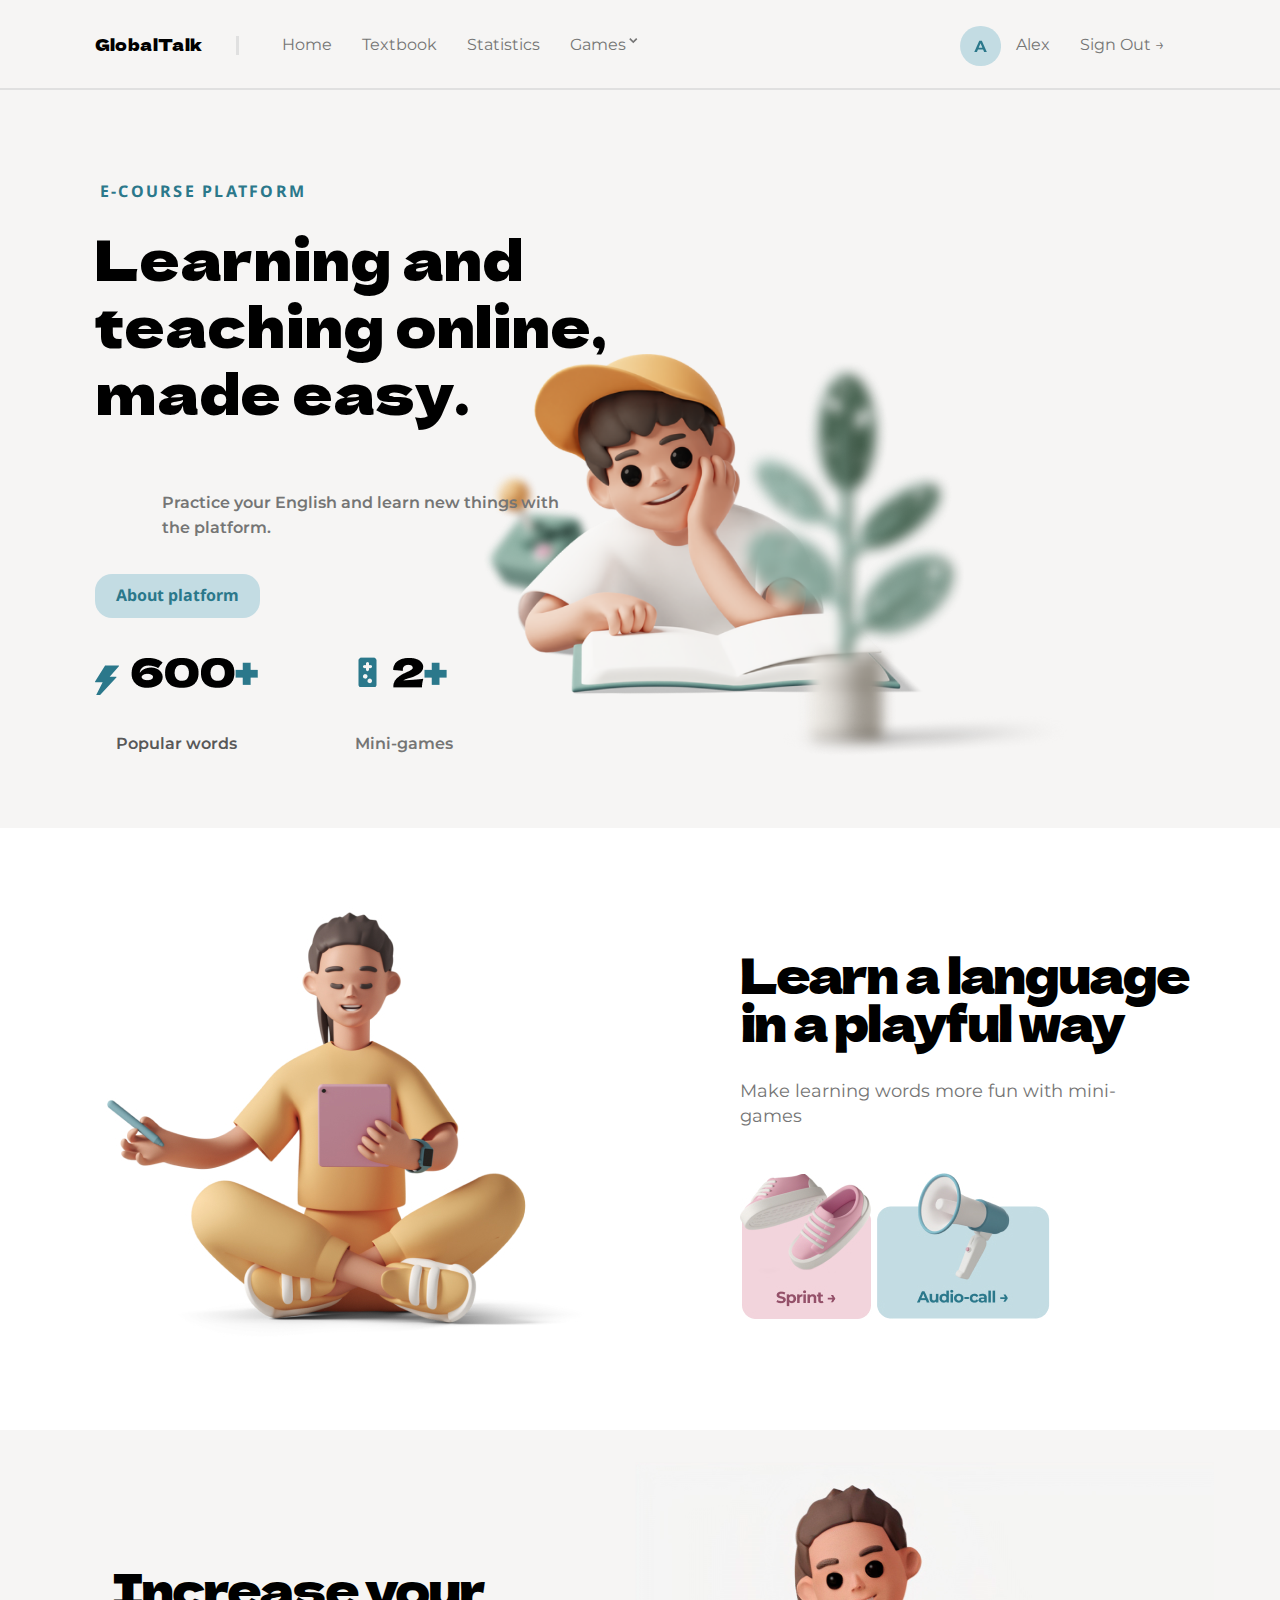
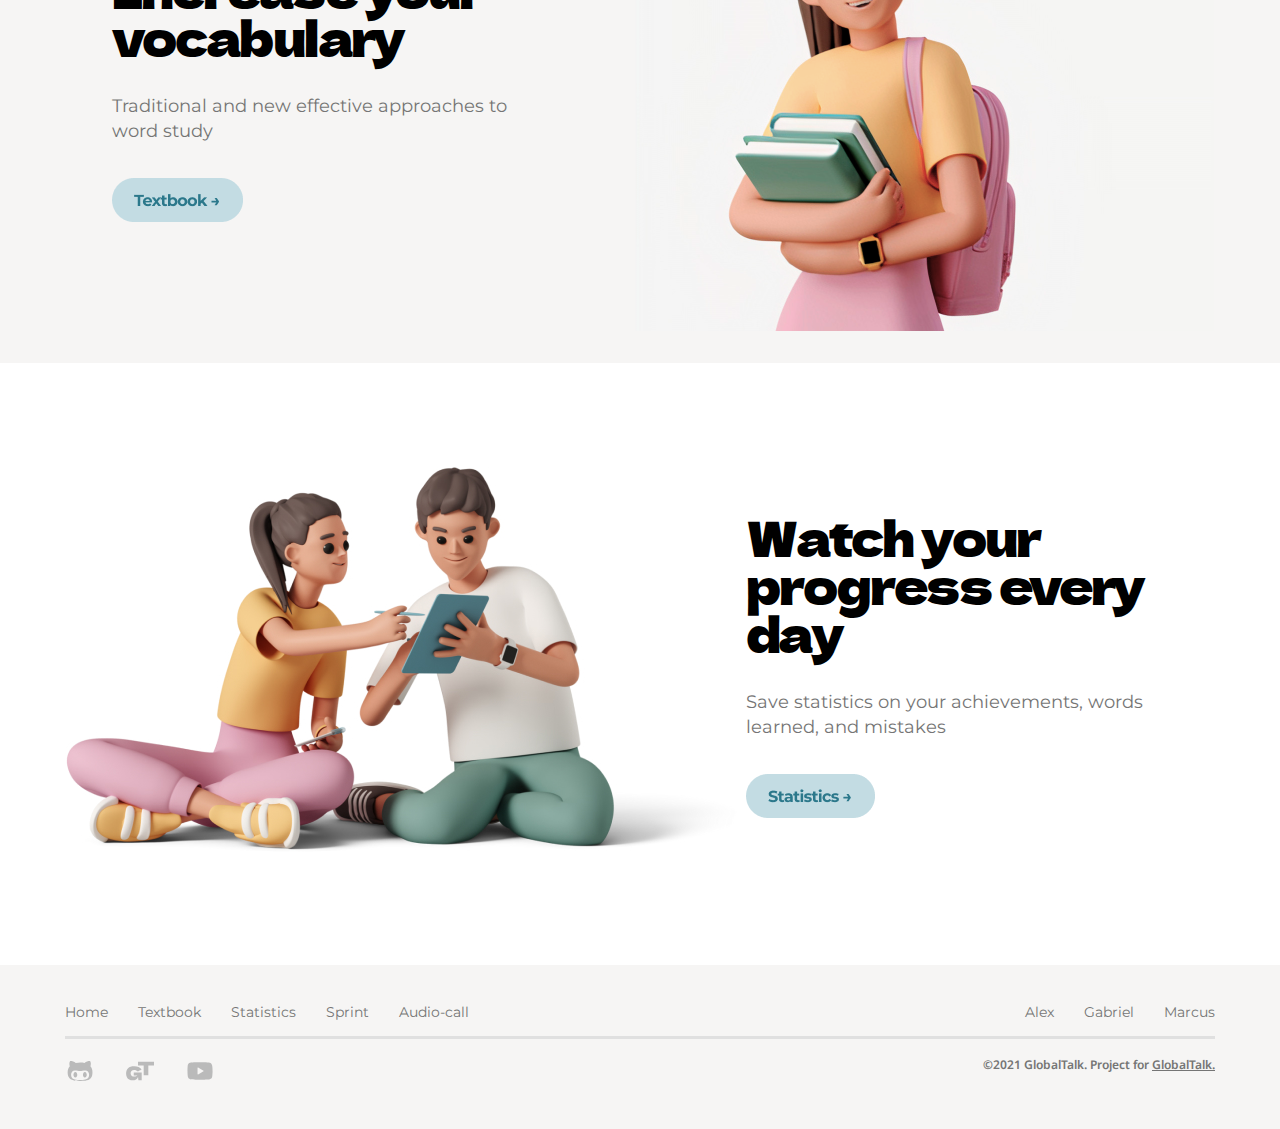
==== commit 1d6ad8f1: "DONE!" ====
--- a/index.html
+++ b/index.html
@@ -119,7 +119,7 @@
     </section>
 
     <footer class="footer" >
-        <div class=" container footer-container">
+        <div class=" container">
             <div class="footer-box">
                 <div class="footer-box_top">
                     <ul>
--- a/global.css
+++ b/global.css
@@ -262,109 +262,7 @@
     left: 700px;
     top: 245px;
 } */
-@media (max-width:1470px){
-    .about{
-        background-position: 481px 266px;
-        background-size: 50%;
-    }
-}
-@media (max-width:835px){
-    .about{
-        background-image: none;
-    }
-    .header__top{
-        flex-wrap: wrap;
-        justify-content: space-around;
-    }
-    .title::after{
-        content: none;
-    }
-    .about-box{
-        justify-content: center;
-    }
-    .left-content{
-        margin-left: 0;
-    }
-    .left-content h3{
-        font-size: 45px;
-        text-align: center;
-    }
-    .left-content h2{
-        text-align: center;
-        margin: 0 auto;
-    }
-    .left-content p:nth-child(3){
-        text-align: center;
-        margin: 0 auto;
-    }
-    .left-content li{
-        margin: 25px auto;
-    }
-    .number-items{
-        margin: 25px auto;
-    }
-}
-@media (max-width:680px){
-    .games-svg{
-        padding-right: 5px;
-    }
-}
-@media (max-width:560px){
-    .left-content h3 {
-        max-width: 300px;
-        margin: 0 auto;
-        font-size: 27px;
-        font-weight: 200;
-        line-height: 45px;
-    }
-   .about-box{
-        padding-top: 5px;
-   }
-    .header__top ul{
-        flex-direction: column;
-        margin: 13px auto;
-    }
-    .about{
-        padding-top: 90px;
-    }
-    .right-nav{
-        margin-top: 20px;
-    }
-    .header.container-line::after{
-        content: none;
-    }
-    .left-content h2{
-        font-size: 13px;
-        width: 276px;
-        text-align: center;
-    }
-    .left-content p:nth-child(3){
-       max-width: 300px;  
-    }
-    .number-items{
-        justify-content: center;
-    }
-}
-@media (max-width:400px){
-    .header__top{
-        display: table;
-    }
-    .about-box{
-        padding-top: 40px;
-    }
-    .left-content h3{
-        font-size: 22px;
-        width: 200px;
-    }
-    .number-items{
-        flex-direction: column;
-        align-items: center;
-        margin-top: 60px;
-    }
-    .left-content p:nth-child(3){
-        max-width: 200px;  
-    }
-}
+
 
 /* about-box_learn(SECTION) */
 section p{
@@ -391,8 +289,10 @@
 }
 .learn-background{
     margin: 78px auto;
-    width: 580px;
-    height: 445px;
+    width: 100%;
+    height: auto;
+    display: flex;
+    align-items: center;
 }
 .learn-button{
     margin: 44px auto;
@@ -414,13 +314,17 @@
 .textbook-img{
     margin-top: 26px;
     max-width: 581px;
-    max-height: 475px ;
+    max-height: 475px;
+    display: flex;
+    align-items: center;
 }
 
  /* section-statistics */
 
  .statistics-img{
     margin: 96px auto;
+    display: flex;
+    align-items: center;
  }
  .statistics-box{
     max-width: 475px;
@@ -431,21 +335,14 @@
  /* FOOTER - SECTION */
 .footer{
     background-color: #F6F5F4;
-    min-height: 160px;
-}
-.footer-container{
-    justify-content: ;
 }
 .footer-box{
-    font-weight: 600;
-    margin: 40px auto;
-    
+    padding: 40px 0;  
 }
  .footer-box_top{
     display: flex;
     justify-content: space-between;
-    max-height: 20px;
-    margin: 40px auto 0;
+    padding-bottom: 20px;
     position: relative;
  }
  .footer-box_top::after{
@@ -454,24 +351,21 @@
     width: 100%;
     max-height: 1px;
     position: absolute;
-    bottom: -20px;
+    bottom: 0px;
 }
  .footer-box_top ul{
     display: flex;
     font-size: 14px;
+    line-height: 14px;
     font-family: Montserrat;
  }
  .footer-box_top ul li:not(:last-child){
     padding-right: 30px;
  }
  .footer-box_bottom{
-    margin: 40px auto;
-    max-height: 26px;
     display: flex;
     justify-content: space-between;
- }
- .footer-icon{
-    margin-top: -10px;
+    padding-top: 20px;
  }
  .project{
     font-size: 12px;
@@ -482,3 +376,153 @@
  .project span{
     text-decoration-line: underline;
  }
+
+
+    /* ADAPTIVE */
+
+    @media (max-width:1470px){
+        .about{
+            background-position: 481px 266px;
+            background-size: 50%;
+        }
+    }
+    @media (max-width:960px){
+        .learn-background img, .textbook-img img, .statistics-img img{
+            max-width: 100%;
+            height: auto;
+        }
+    }
+    @media (max-width:835px){
+        .about{
+            background-image: none;
+        }
+        .header__top{
+            flex-wrap: wrap;
+            justify-content: space-around;
+        }
+        .title::after{
+            content: none;
+        }
+        .about-box{
+            justify-content: center;
+        }
+        .left-content{
+            margin-left: 0;
+        }
+        .left-content h3{
+            font-size: 45px;
+            text-align: center;
+        }
+        .left-content h2{
+            text-align: center;
+            margin: 0 auto;
+        }
+        .left-content p:nth-child(3){
+            text-align: center;
+            margin: 0 auto;
+        }
+        .left-content li{
+            margin: 25px auto;
+        }
+        .number-items{
+            margin: 25px auto;
+        }
+        .footer-box_top::after{
+            display: none;
+        }
+        .footer-box_bottom{
+            text-align: right;
+            padding-top: 0;
+        }
+        .footer-box_top ul{
+            padding-top: 5px;
+        }
+        .footer-box_top, .footer-box_bottom{
+            display: block;
+        }
+        .footer-box_top:nth-child(2){
+            padding-top: 20px;
+        }
+    }
+    @media (max-width:680px){
+        .games-svg{
+            padding-right: 5px;
+        }
+        .learn-background, .textbook-img, .statistics-img{
+            display: none;
+        }
+        .learn-button{
+            display: flex;
+            justify-content: center;
+        }
+        .section-title{
+            font-size: 35px;
+        }
+    }
+    @media (max-width:560px){
+        .left-content h3 {
+            max-width: 300px;
+            margin: 0 auto;
+            font-size: 27px;
+            font-weight: 200;
+            line-height: 45px;
+        }
+       .about-box{
+            padding-top: 5px;
+       }
+        .header__top ul{
+            flex-direction: column;
+            margin: 13px auto;
+        }
+        .about{
+            padding-top: 90px;
+        }
+        .right-nav{
+            margin-top: 20px;
+        }
+        .header.container-line::after{
+            content: none;
+        }
+        .left-content h2{
+            font-size: 13px;
+            width: 276px;
+            text-align: center;
+        }
+        .left-content p:nth-child(3){
+           max-width: 300px;  
+        }
+        .number-items{
+            justify-content: center;
+        }
+        .footer-box_top ul{
+            display: block;
+        }
+        .footer-box{
+            display: flex;
+            justify-content: space-between;
+            align-items: center;
+        }
+    }
+    @media (max-width:400px){
+        .header__top{
+            display: table;
+        }
+        .about-box{
+            padding-top: 40px;
+        }
+        .left-content h3{
+            font-size: 22px;
+            width: 200px;
+        }
+        .number-items{
+            flex-direction: column;
+            align-items: center;
+            margin-top: 60px;
+        }
+        .left-content p:nth-child(3){
+            max-width: 200px;  
+        }
+        .learn-button a img{
+            max-width: 100px;
+        }
+    }